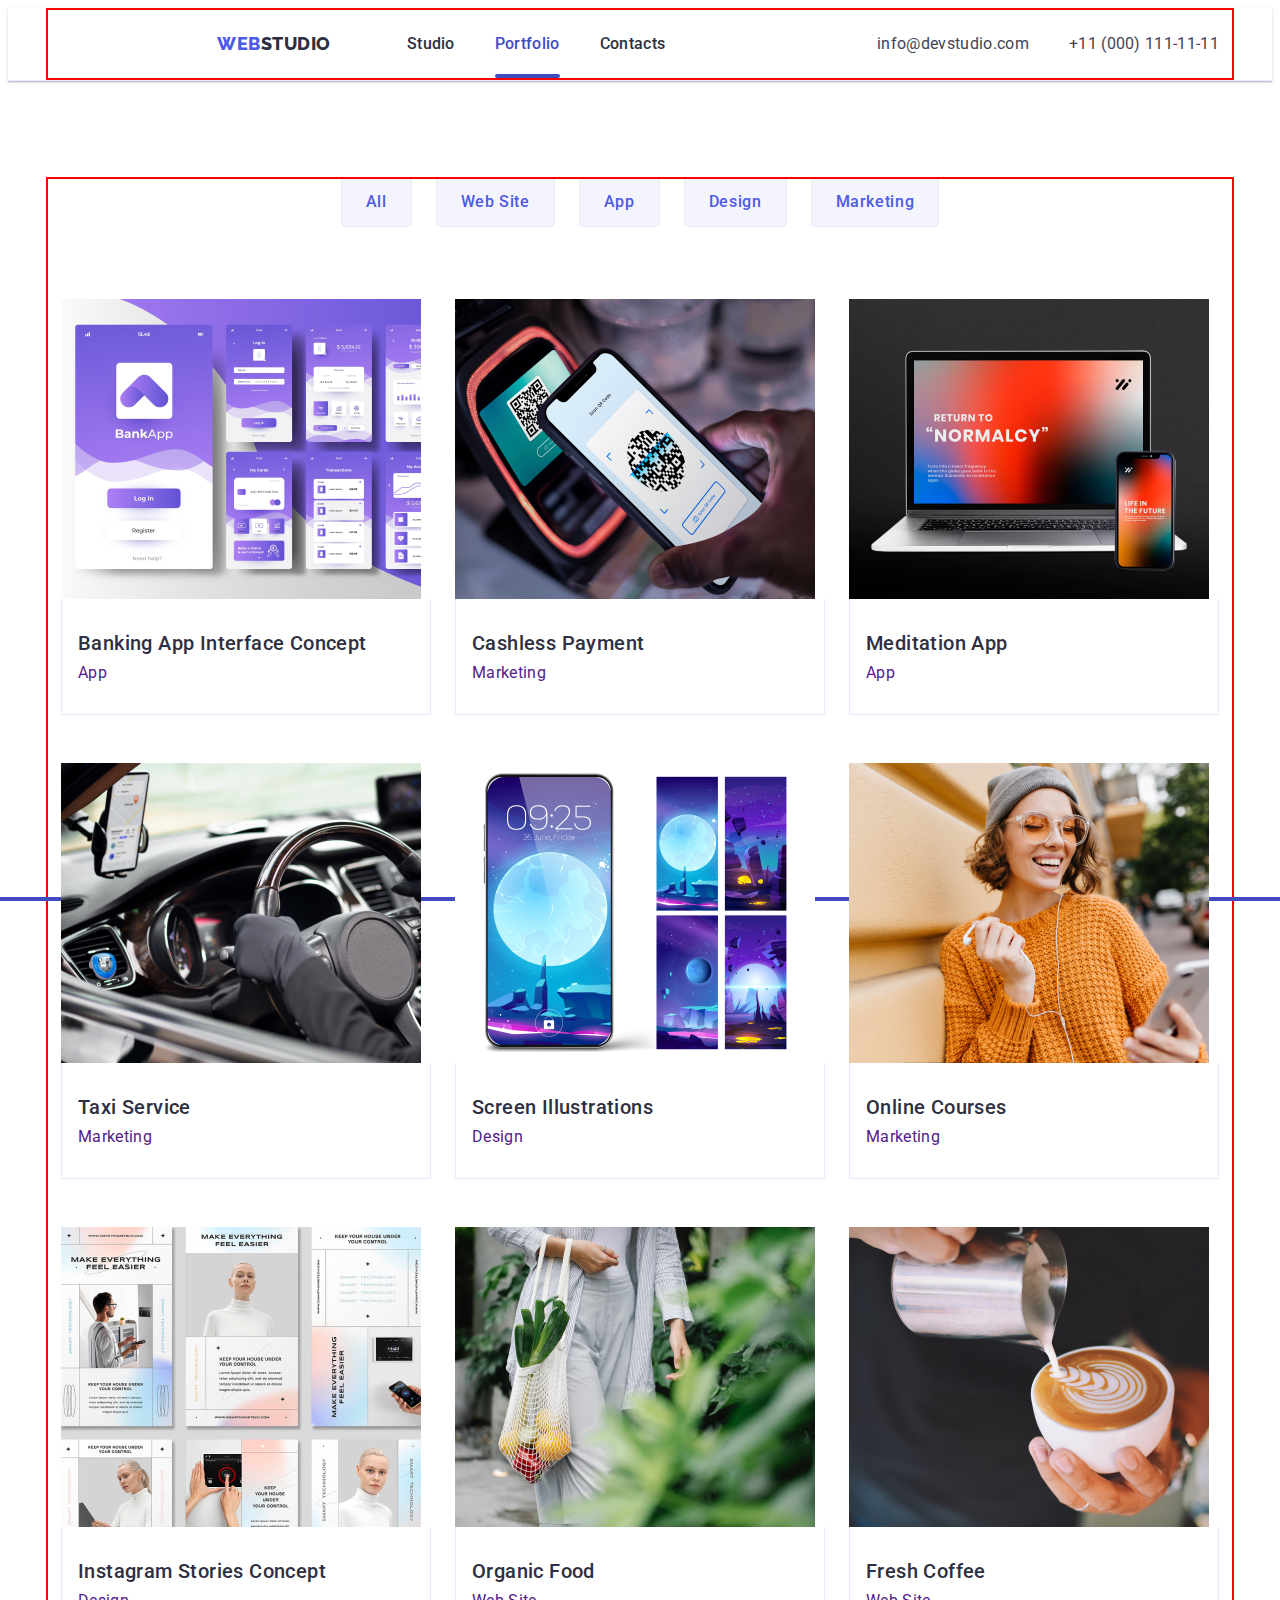
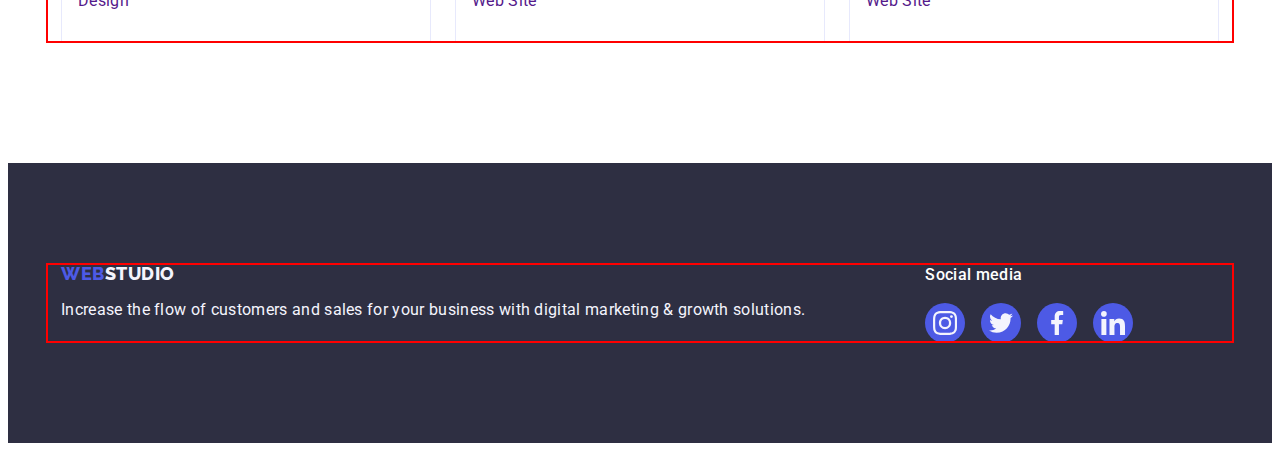
==== portfolio.html @ a9e8aec7 "Initial commit" ====
<!DOCTYPE html>
<html lang="en">
  <head>
    <meta charset="UTF-8" />
    <meta http-equiv="X-UA-Compatible" content="IE=edge" />
    <meta name="viewport" content="width=device-width, initial-scale=1.0" />
    <title>Web Studio</title>
    <!-- Fonts styles -->
    <link rel="preconnect" href="https://fonts.googleapis.com" />
    <link rel="preconnect" href="https://fonts.gstatic.com" crossorigin />
    <link
      href="https://fonts.googleapis.com/css2?family=Raleway:wght@700&family=Roboto:wght@100;400;500&display=swap"
      rel="stylesheet"
    />
    <!-- Normalize -->
    <link
      rel="stylesheet"
      href="https://cdnjs.cloudflare.com/ajax/libs/modern-normalize/1.1.0/modern-normalize.min.css"
      integrity="sha512-wpPYUAdjBVSE4KJnH1VR1HeZfpl1ub8YT/NKx4PuQ5NmX2tKuGu6U/JRp5y+Y8XG2tV+wKQpNHVUX03MfMFn9Q=="
      crossorigin="anonymous"
      referrerpolicy="no-referrer"
    />
    <!-- Custom styles -->
    <link rel="stylesheet" href="./css/styles.css" />
  </head>
  <body>
    <!-- header-section -->
    <header class="header-top">
      <div class="header-container container">
        <nav class="header-nav">
          <a class="logo-link link" href="./index.html"
            >Web<span class="web-logo">Studio</span></a
          >
          <ul class="header-nav-list list">
            <li class="header-nav-item">
              <a class="header-link link" href="./index.html">Studio</a>
            </li>
            <li class="header-nav-item">
              <a class="header-link link active" href="./portfolio.html"
                >Portfolio</a
              >
            </li>
            <li class="header-nav-item">
              <a class="header-link link" href="">Contacts</a>
            </li>
          </ul>
        </nav>
        <address class="header-address">
          <ul class="header-address-list list">
            <li class="header-link">
              <a
                class="header-link link address"
                href="mailto:info@devstudio.com"
                >info@devstudio.com</a
              >
            </li>
            <li class="header-link">
              <a class="header-link link address" href="tel:+110001111111"
                >+11 (000) 111-11-11</a
              >
            </li>
          </ul>
        </address>
      </div>
    </header>
    <!-- main section -->
    <main>
      <section class="filter-section">
        <div class="container">
          <h1 hidden>Filter-button</h1>
          <ul class="button-list list">
            <li class="button-item link active">
              <button type="button" class="filter-btn">All</button>
            </li>
            <li>
              <button type="button" class="filter-btn">Web Site</button>
            </li>
            <li>
              <button type="button" class="filter-btn">App</button>
            </li>
            <li>
              <button type="button" class="filter-btn">Design</button>
            </li>
            <li>
              <button type="button" class="filter-btn">Marketing</button>
            </li>
          </ul>
          <ul class="list-portfolio list">
            <li class="portfolio-list-item">
              <a class="portfolio-item link" href="">
                <div class="img">
                  <img
                    class="portfolio-img"
                    src="./images/portfolio/img-1.jpg"
                    width="360"
                    height="300"
                    alt="Banking App Interface Concept"
                  />
                  <p class="portfolio-text">
                    14 Stylish and User-Friendly App Design Concepts · Task
                    Manager App · Calorie Tracker App · Exotic Fruit Ecommerce
                    App · Cloud Storage App
                  </p>
                </div>
                <div class="card-content">
                  <h2 class="text-title">Banking App Interface Concept</h2>
                  <p class="text">App</p>
                </div>
              </a>
            </li>
            <li class="portfolio-list-item">
              <a class="portfolio-item link" href=""
                >
                <div class="img">
                  <img
                    class="portfolio-img"
                    src="./images/portfolio/img-2.jpg"
                    width="360"
                    height="300"
                    alt="Cashless Payment"
                  />
                  <p class="portfolio-text">
                    14 Stylish and User-Friendly App Design Concepts · Task
                    Manager App · Calorie Tracker App · Exotic Fruit Ecommerce
                    App · Cloud Storage App
                  </p>
                </div>
                <div class="card-content">
                  <h2 class="text-title">Cashless Payment</h2>
                  <p class="text">Marketing</p>
                </div>
              </a>
            </li>
            <li class="portfolio-list-item">
              <a class="portfolio-item link" href="">
                <div class="img">
                  <img
                    class="portfolio-img"
                    src="./images/portfolio/img-3.jpg"
                    width="360"
                    height="300"
                    alt="Meditation App"
                  />
                  <p class="portfolio-text">
                    14 Stylish and User-Friendly App Design Concepts · Task
                    Manager App · Calorie Tracker App · Exotic Fruit Ecommerce
                    App · Cloud Storage App
                  </p>
                </div>
                <div class="card-content">
                  <h2 class="text-title">Meditation App</h2>
                  <p class="text">App</p>
                </div>
              </a>
            </li>
            <li class="portfolio-list-item">
              <a class="portfolio-item link" href="">
                <div class="img">
                  <img
                    class="portfolio-img"
                    src="./images/portfolio/img-4.jpg"
                    width="360"
                    height="300"
                    alt="Taxi Service"
                  />
                  <p class="portfolio-text">
                    14 Stylish and User-Friendly App Design Concepts · Task
                    Manager App · Calorie Tracker App · Exotic Fruit Ecommerce
                    App · Cloud Storage App
                  </p>
                </div>
                <div class="card-content">
                  <h2 class="text-title">Taxi Service</h2>
                  <p class="text">Marketing</p>
                </div>
              </a>
            </li>
            <li class="portfolio-list-item">
              <a class="portfolio-item link" href=""
                ><div class="img">
                  <img
                    class="portfolio-img"
                    src="./images/portfolio/img-5.jpg"
                    width="360"
                    height="300"
                    alt="Screen Illustrations"
                  />
                  <p class="portfolio-text">
                    14 Stylish and User-Friendly App Design Concepts · Task
                    Manager App · Calorie Tracker App · Exotic Fruit Ecommerce
                    App · Cloud Storage App
                  </p>
                </div>
                <div class="card-content">
                  <h2 class="text-title">Screen Illustrations</h2>
                  <p class="text">Design</p>
                </div>
              </a>
            </li>
            <li class="portfolio-list-item">
              <a class="portfolio-item link" href="">
                <div class="img">
                  <img
                    class="portfolio-img"
                    src="./images/portfolio/img-6.jpg"
                    width="360"
                    height="300"
                    alt="Online Courses"
                  />
                  <p class="portfolio-text">
                    14 Stylish and User-Friendly App Design Concepts · Task
                    Manager App · Calorie Tracker App · Exotic Fruit Ecommerce
                    App · Cloud Storage App
                  </p>
                </div>
                <div class="card-content">
                  <h2 class="text-title">Online Courses</h2>
                  <p class="text">Marketing</p>
                </div>
              </a>
            </li>
            <li class="portfolio-list-item">
              <a class="portfolio-item link" href="">
                <div class="img">
                  <img
                    class="portfolio-img"
                    src="./images/portfolio/img-7.jpg"
                    width="360"
                    height="300"
                    alt="Instagram Stories Concept"
                  />
                  <p class="portfolio-text">
                    14 Stylish and User-Friendly App Design Concepts · Task
                    Manager App · Calorie Tracker App · Exotic Fruit Ecommerce
                    App · Cloud Storage App
                  </p>
                </div>
                <div class="card-content">
                  <h2 class="text-title">Instagram Stories Concept</h2>
                  <p class="text">Design</p>
                </div>
              </a>
            </li>
            <li class="portfolio-list-item">
              <a class="portfolio-item link" href="">
                <div class="img">
                  <img
                    class="portfolio-img"
                    src="./images/portfolio/img-8.jpg"
                    width="360"
                    height="300"
                    alt="Organic Food"
                  />
                  <p class="portfolio-text">
                    14 Stylish and User-Friendly App Design Concepts · Task
                    Manager App · Calorie Tracker App · Exotic Fruit Ecommerce
                    App · Cloud Storage App
                  </p>
                </div>
                <div class="card-content">
                  <h2 class="text-title">Organic Food</h2>
                  <p class="text">Web Site</p>
                </div>
              </a>
            </li>
            <li class="portfolio-list-item">
              <a class="portfolio-item link" href="">
                <div class="img">
                  <img
                    class="portfolio-img"
                    src="./images/portfolio/img-9.jpg"
                    width="360"
                    height="300"
                    alt="Fresh Coffee"
                  />
                  <p class="portfolio-text">
                    14 Stylish and User-Friendly App Design Concepts · Task
                    Manager App · Calorie Tracker App · Exotic Fruit Ecommerce
                    App · Cloud Storage App
                  </p>
                </div>
                <div class="card-content">
                  <h2 class="text-title">Fresh Coffee</h2>
                  <p class="text">Web Site</p>
                </div>
              </a>
            </li>
          </ul>
        </div>
      </section>
    </main>
    <!-- footer -->
    <footer class="footer">
      <div class="footer-container">
        <div class="footer-content">
          <a class="flogo-link link" href="./index.html"
            >Web<span class="footer-logo">Studio</span></a
          >
          <p class="footer-desc">
            Increase the flow of customers and sales for your business with
            digital marketing & growth solutions.
          </p>
        </div>
        <div class="footer-socials">
          <p class="footer-soc-title">Social media</p>
          <ul class="footer-soc-list list">
            <li class="soc-list-item">
              <a class="footer-soc-link link" href="">
                <svg class="footer-soc-icons" width="24" height="24">
                  <use href="./images/icons.svg#instagram"></use>
                </svg>
              </a>
            </li>
            <li class="soc-list-item">
              <a class="footer-soc-link link" href="">
                <svg class="footer-soc-icons" width="24" height="24">
                  <use href="./images/icons.svg#twitter"></use>
                </svg>
              </a>
            </li>
            <li class="soc-list-item">
              <a class="footer-soc-link link" href="">
                <svg class="footer-soc-icons" width="24" height="24">
                  <use href="./images/icons.svg#facebook"></use>
                </svg>
              </a>
            </li>
            <li class="soc-list-item">
              <a class="footer-soc-link link" href="">
                <svg class="footer-soc-icons" width="24" height="24">
                  <use href="./images/icons.svg#linkedin"></use>
                </svg>
              </a>
            </li>
          </ul>
        </div>
      </div>
    </footer>
  </body>
</html>
---- css/styles.css ----
:root {
  /* Fonts */
  --primary-font: Roboto, sans-serif;
  --second-font: Raleway, sans-serif;
  /* Color */
  --main-tx-cl: #434455;
  --background-cl: #ffffff;
  --web-logo-light: #f4f4fd;
  --link-cl: #2e2f42;
  --address-cl: #434455;
  --activ-cl: #404bbf;
  --hero-cl: #ffffff;
  --logo-cl: #4d5ae5;
  --btn-cl: #e7e9fc;
  --costumers: #8e8f99;
}
/**
  |============================
  | Base styles
  |============================
*/
body {
  font-family: var(--primary-font);
  font-size: 16px;
  list-style: 1.5;
  letter-spacing: 0.02em;
  color: var(--main-tx-cl);
  background-color: var(--background-cl);
}
/* reset start */
h1,
h2,
h3,
h4,
h5,
h6,
p {
  margin: 0;
}

img {
  display: block;
}

.link {
  text-decoration: none;
}

.list {
  list-style: none;
  padding: 0;
  margin: 0;
}

button {
  cursor: pointer;
}

.container {
  width: 1158px;
  padding: 0 15px;
  margin: 0 auto;

  outline: 2px solid red;
  outline-offset: -2px;
}

/**
  |============================
  | Header
  |============================
*/
.logo-link {
  font-family: var(--second-font);
  font-style: normal;
  font-weight: 800;
  font-size: 18px;
  line-height: 1.17;
  display: flex;
  align-items: center;
  letter-spacing: 0.03em;
  text-transform: uppercase;
  color: var(--logo-cl);
  margin-left: 156px;
  margin-right: 76px;
}

.header-top {
  border-bottom: 1px solid #e7e9fc;
  box-shadow: 0px 2px 1px rgba(46, 47, 66, 0.08),
    0px 1px 1px rgba(46, 47, 66, 0.16), 0px 1px 6px rgba(46, 47, 66, 0.08);
}

.header-nav {
  display: flex;
  align-items: center;
}

.header-nav-list {
  display: flex;
  gap: 40px;
}

.web-logo {
  font-family: "Raleway";
  font-style: normal;
  font-weight: 800;
  font-size: 18px;
  line-height: 1.17;
  display: flex;
  align-items: center;
  letter-spacing: 0.03em;
  text-transform: uppercase;
  color: var(--link-cl);
}

.header-link {
  font-family: "Roboto";
  font-style: normal;
  font-weight: 500;
  font-size: 16px;
  line-height: 1.5;
  letter-spacing: 0.02em;
  color: var(--link-cl);
  padding: 24px 0;
  transition: color 250ms cubic-bezier(0.4, 0, 0.2, 1);
}

.header-link:hover,
.header-link:focus {
  color: var(--activ-cl);
}

.header-address {
  font-style: normal;
  line-height: 1.5;
  color: var(--address-cl);
  margin-left: auto;
}

.header-address-list {
  display: flex;
  gap: 40px;
}

.header-address > .header-link {
  color: var(--address-cl);
}

.header-mail:hover,
.header-mail:focus {
  color: var(--activ-cl);
}

.header-container {
  display: flex;
  align-items: center;
}

.socials-item:hover,
.socials-link:focus {
  color: var(--activ-cl);
}

.header-link.active {
  position: relative;
  transition: color 250ms cubic-bezier(0.4, 0, 0.2, 1);
  color: var(--activ-cl);
}

.header-link::after {
  content: "";
  position: absolute;
  left: 0;
  bottom: -1px;
  background-color: #404bbf;
  border-radius: 2px;
  transition: color 250ms cubic-bezier(0.4, 0, 0.2, 1);
  display: block;
  width: 100%;
  height: 4px;
}

/**
  |============================
  | Hero
  |============================
*/

.hero-container {
  width: 1158px;
  padding: 0 15px;
  margin: 0 auto;

  outline: 2px solid red;
  outline-offset: -2px;
}

.hero-section {
  background-image: linear-gradient(
      rgba(46, 47, 66, 0.7),
      rgba(46, 47, 66, 0.7)
    ),
    url(../images/hero/img-1.jpg);
  background-color: var(--link-cl);
  max-width: 1440px;
  background-repeat: no-repeat;
  background-position: center;
  background-size: cover;
  display: flex;
  margin: 0;
  padding: 188px 0;
  align-items: center;

  margin-left: auto;
  margin-right: auto;
}
.hero-title {
  font-size: 56px;
  line-height: 1.07;
  text-align: center;
  letter-spacing: 0.02em;
  color: var(--hero-cl);
  width: 496px;
  margin-bottom: 48px;
  margin-left: auto;
  margin-right: auto;
}

.hero-btn {
  background: #4d5ae5;
  font-family: var(--primary-font);
  font-weight: 500;
  font-size: 16px;
  line-height: 1.5;
  letter-spacing: 0.04em;
  color: var(--hero-cl);
  cursor: pointer;
  display: block;
  min-width: 169px;
  height: 56px;
  border: none;
  border-radius: 4px;
  margin-left: auto;
  margin-right: auto;
  transition: background-color 250ms cubic-bezier(0.4, 0, 0.2, 1);
}

.address {
  color: var(--address-cl);
  font-weight: 400;
}

.hero-btn:hover,
.hero-btn:focus {
  color: var(--hero-cl);
  background-color: var(--activ-cl);
}

/**
  |============================
  | About
  |============================
*/

.about-section {
  padding: 120px 0;
}

.abaut-wrapper {
  display: flex;
  align-items: center;
  justify-content: center;
  height: 112px;
  background-color: #f4f4fd;
  border-radius: 4px;
  margin-bottom: 8px;
}

.about-list {
  display: flex;
  gap: 24px;
}

.about-list-item {
  width: calc((100% - 72px) / 4);
}

.about-heading {
  font-weight: 500;
  font-size: 20px;
  line-height: 1.2;
  letter-spacing: 0.02em;
  color: var(--link-cl);
  margin-bottom: 8px;
}
.about-desc {
  line-height: 1.5;
}

/**
  |============================
  | Portfolio
  |============================
*/

.portfolio-section {
  padding-bottom: 120px;
}

.portfolio-title {
  font-size: 36px;
  line-height: 1.11;
  text-align: center;
  text-transform: capitalize;
  color: var(--link-cl);
  margin-bottom: 72px;
}

.portfolio-list {
  display: flex;
  gap: 24px;
}

.portfolio-list-item {
  width: calc((100% - 48px) / 3);
}

/**
  |============================
  | Team
  |============================
*/

.team {
  background: #f4f4fd;
  padding: 120px 0;
}
.team-title {
  font-size: 36px;
  line-height: 1.11;
  text-align: center;
  letter-spacing: 0.02em;
  text-transform: capitalize;
  color: var(--link-cl);
  margin-bottom: 72px;
}

.team-list-item {
  background-color: #ffffff;
  width: calc((100% - 72px) / 4);
  border-radius: 0px 0px 4px 4px;
  box-shadow: 0px 1px 6px rgba(46, 47, 66, 0.08),
    0px 1px 1px rgba(46, 47, 66, 0.16), 0px 2px 1px rgba(46, 47, 66, 0.08);
}

.team-list {
  display: flex;
  gap: 24px;
}

.team-name {
  font-weight: 500;
  font-size: 20px;
  line-height: 1.2;
  letter-spacing: 0.02em;
  color: var(--link-cl);
  text-align: center;
  margin-bottom: 8px;
}
.team-desc {
  line-height: 1.5;
  text-align: center;
}

.team-content {
  width: 264px;
  padding-top: 32px;
  padding-bottom: 32px;
}

.socials {
  display: flex;
  justify-content: center;
  gap: 24px;
  margin: 0;
  padding: 0;
}

.socials-link {
  width: 100%;
  height: 100%;
  width: 40px;
  height: 40px;
  background-color: var(--logo-cl);
  border-radius: 50%;
  display: flex;
  align-items: center;
  justify-content: center;
  margin-left: auto;
  margin-right: auto;
  transition: background-color 250ms cubic-bezier(0.4, 0, 0.2, 1);
}

.socials-link:hover,
.socials-link:focus {
  background-color: #404bbf;
}

.socials-icons {
  fill: #f4f4fd;
}

/**
  |============================
  | Customers
  |============================
*/

.costumers-list {
  display: flex;
  gap: 24px;
}

.costumers-list-item {
  width: calc((100% - 120px) / 6);
  height: 88px;
}
.costumers-link {
  width: 100%;
  height: 100%;
  border: 1px solid #8e8f99;
  border-radius: 4px;
  display: flex;
  align-items: center;
  justify-content: center;
  color: var(--costumers);
  transition: border-color 250ms cubic-bezier(0.4, 0, 0.2, 1),
    color 250ms cubic-bezier(0.4, 0, 0.2, 1);
}

.costumers-link:hover,
.costumers-link:focus {
  border-color: #404bbf;
  color: var(--activ-cl);
}

.customers-section {
  padding-top: 120px;
  padding-bottom: 120px;
}

.customers-title {
  font-size: 36px;
  line-height: 1.1;
  color: var(--link-cl);
  margin-bottom: 72px;
  text-align: center;
}

.costumers-icons {
  fill: currentColor;
}

/**
  |============================
  | Footer
  |============================
*/
.footer {
  color: var(--web-logo-light);
  background-color: var(--link-cl);
  padding: 100px 0;
}

.footer-container {
  display: flex;
  align-items: baseline;
  width: 1158px;
  padding: 0 15px;
  margin: 0 auto;

  outline: 2px solid red;
  outline-offset: -2px;
}

.footer-content {
  margin-right: 120px;
}

.footer-logo {
  color: var(--web-logo-light);
}

.flogo-link {
  font-family: var(--second-font);
  font-style: normal;
  font-weight: 800;
  font-size: 18px;
  line-height: 1.17;
  display: inline-block;
  letter-spacing: 0.03em;
  text-transform: uppercase;
  color: var(--logo-cl);
  margin-bottom: 16px;
}

.footer-soc-title {
  font-weight: 500;
  font-size: 16px;
  line-height: 1.5;
  letter-spacing: 0.02em;
  color: var(--background-cl);
  margin-bottom: 16px;
}

.footer-soc-list {
  display: flex;
  gap: 16px;
}

.soc-list-item {
  width: 40px;
  height: 40px;
}

.footer-soc-link {
  width: 100%;
  height: 100%;
  background-color: var(--logo-cl);
  border-radius: 50%;
  display: flex;
  align-items: center;
  justify-content: center;
  transition: background-color 250ms cubic-bezier(0.4, 0, 0.2, 1);
}

.footer-soc-icons {
  fill: var(--web-logo-light);
}

.footer-soc-link:hover,
.footer-soc-link:focus {
  background-color: #31d0aa;
}

/**
  |============================
  | Portfolio site
  |============================
*/

.filter-section {
  padding: 96px 0 120px;
  display: block;
}

.portfolio-item {
  display: block;
  transition: box-shadow 250ms cubic-bezier(0.4, 0, 0.2, 1);
}

.portfolio-item:hover,
.portfolio-item:focus {
  box-shadow: 0px 1px 6px rgba(46, 47, 66, 0.08),
    0px 1px 1px rgba(46, 47, 66, 0.16), 0px 2px 1px rgba(46, 47, 66, 0.08);
}

.button-list {
  display: flex;
  justify-content: center;
  gap: 24px;
  margin-bottom: 72px;
}

.filter-btn {
  font-family: var(--primary-font);
  font-weight: 500;
  font-size: 16px;
  line-height: 1.5;
  letter-spacing: 0.04em;
  color: var(--logo-cl);
  background-color: var(--web-logo-light);
  cursor: pointer;
  padding: 12px 24px;
  border: 1px solid var(--btn-cl);
  border-radius: 4px;
  transition: color 250ms cubic-bezier(0.4, 0, 0.2, 1),
    background-color 250ms cubic-bezier(0.4, 0, 0.2, 1),
    border-color 250ms cubic-bezier(0.4, 0, 0.2, 1),
    box-shadow 250ms cubic-bezier(0.4, 0, 0.2, 1);
}

.filter-btn:hover,
.filter-btn:focus {
  color: var(--background-cl);
  background-color: var(--activ-cl);
  border: 1px solid transparent;
  box-shadow: 0px 3px 1px rgba(0, 0, 0, 0.1), 0px 2px 1px rgba(0, 0, 0, 0.08),
    0px 2px 2px rgba(0, 0, 0, 0.12);
}

.text-title {
  font-weight: 500;
  font-size: 20px;
  line-height: 1.2;
  letter-spacing: 0.02em;
  color: var(--link-cl);
  margin-bottom: 8px;
}

.portfolio-text {
  line-height: 1.5;
  color: var(--main-tx-cl);
  transition: box-shadow 250ms cubic-bezier(0.4, 0, 0.2, 1);
}

.portfolio-item:hover .portfolio-text,
.portfolio-item:focus .portfolio-text {
  transform: translatey(0%);
}

.img {
  position: relative;
  overflow: hidden;
}

.portfolio-text {
  position: absolute;
  top: 0;
  font-size: 16px;
  line-height: 1.5;
  letter-spacing: 0.02em;
  color: var(--web-logo-light);
  padding: 40px 32px;
  background-color: #4d5ae5;
  height: 100%;
  width: 100%;
  transform: translateY(100%);
  transition: transform 250ms cubic-bezier(0.4, 0, 0.2, 1);
}

.list-portfolio {
  display: flex;
  flex-wrap: wrap;
  column-gap: 24px;
  row-gap: 48px;
}

.card-content {
  padding: 32px 16px;
  border: 1px solid #e7e9fc;
  border-top: none;
}

/**
  |============================
  | Modal window
  |============================
*/

.backdrop {
  display: block;
  position: fixed;
  top: 0;
  left: 0;

  width: 100%;
  height: 100%;

  background-color: rgba(46, 47, 66, 0.4);
  transition: opacity 250ms cubic-bezier(0.4, 0, 0.2, 1),
    visibility 250ms cubic-bezier(0.4, 0, 0.2, 1);
}

.modal {
  position: absolute;
  top: 50%;
  left: 50%;
  transform: translate(-50%, -50%) scale(1);
  width: 408px;
  min-height: 576px;
  background: #fcfcfc;
  box-shadow: 0px 1px 1px rgba(0, 0, 0, 0.14), 0px 1px 3px rgba(0, 0, 0, 0.12),
    0px 2px 1px rgba(0, 0, 0, 0.2);
  border-radius: 4px;
  transition: transform 250ms cubic-bezier(0.4, 0, 0.2, 1);
}

.is-hidden {
  opacity: 0;
  visibility: hidden;
  pointer-events: none;
}

.modal-close-btn {
  position: absolute;
  display: flex;
  align-items: center;
  justify-content: center;
  top: 24px;
  right: 24px;
  width: 24px;
  height: 24px;
  background-color: #e7e9fc;
  border: 1px solid rgba(0, 0, 0, 0.1);
  transition: background-color 250ms cubic-bezier(0.4, 0, 0.2, 1),
    border 250ms cubic-bezier(0.4, 0, 0.2, 1);
  padding: 0;
  border-radius: 50%;
}

.modal-close-btn:hover,
.modal-close-btn:focus {
  border: none;
  background-color: #404bbf;
}

.modal-icon {
  color: currentColor;
  transition: fill 250ms cubic-bezier(0.4, 0, 0.2, 1);
}

.modal:hover,
.modal:focus {
  fill: #ffffff;
}
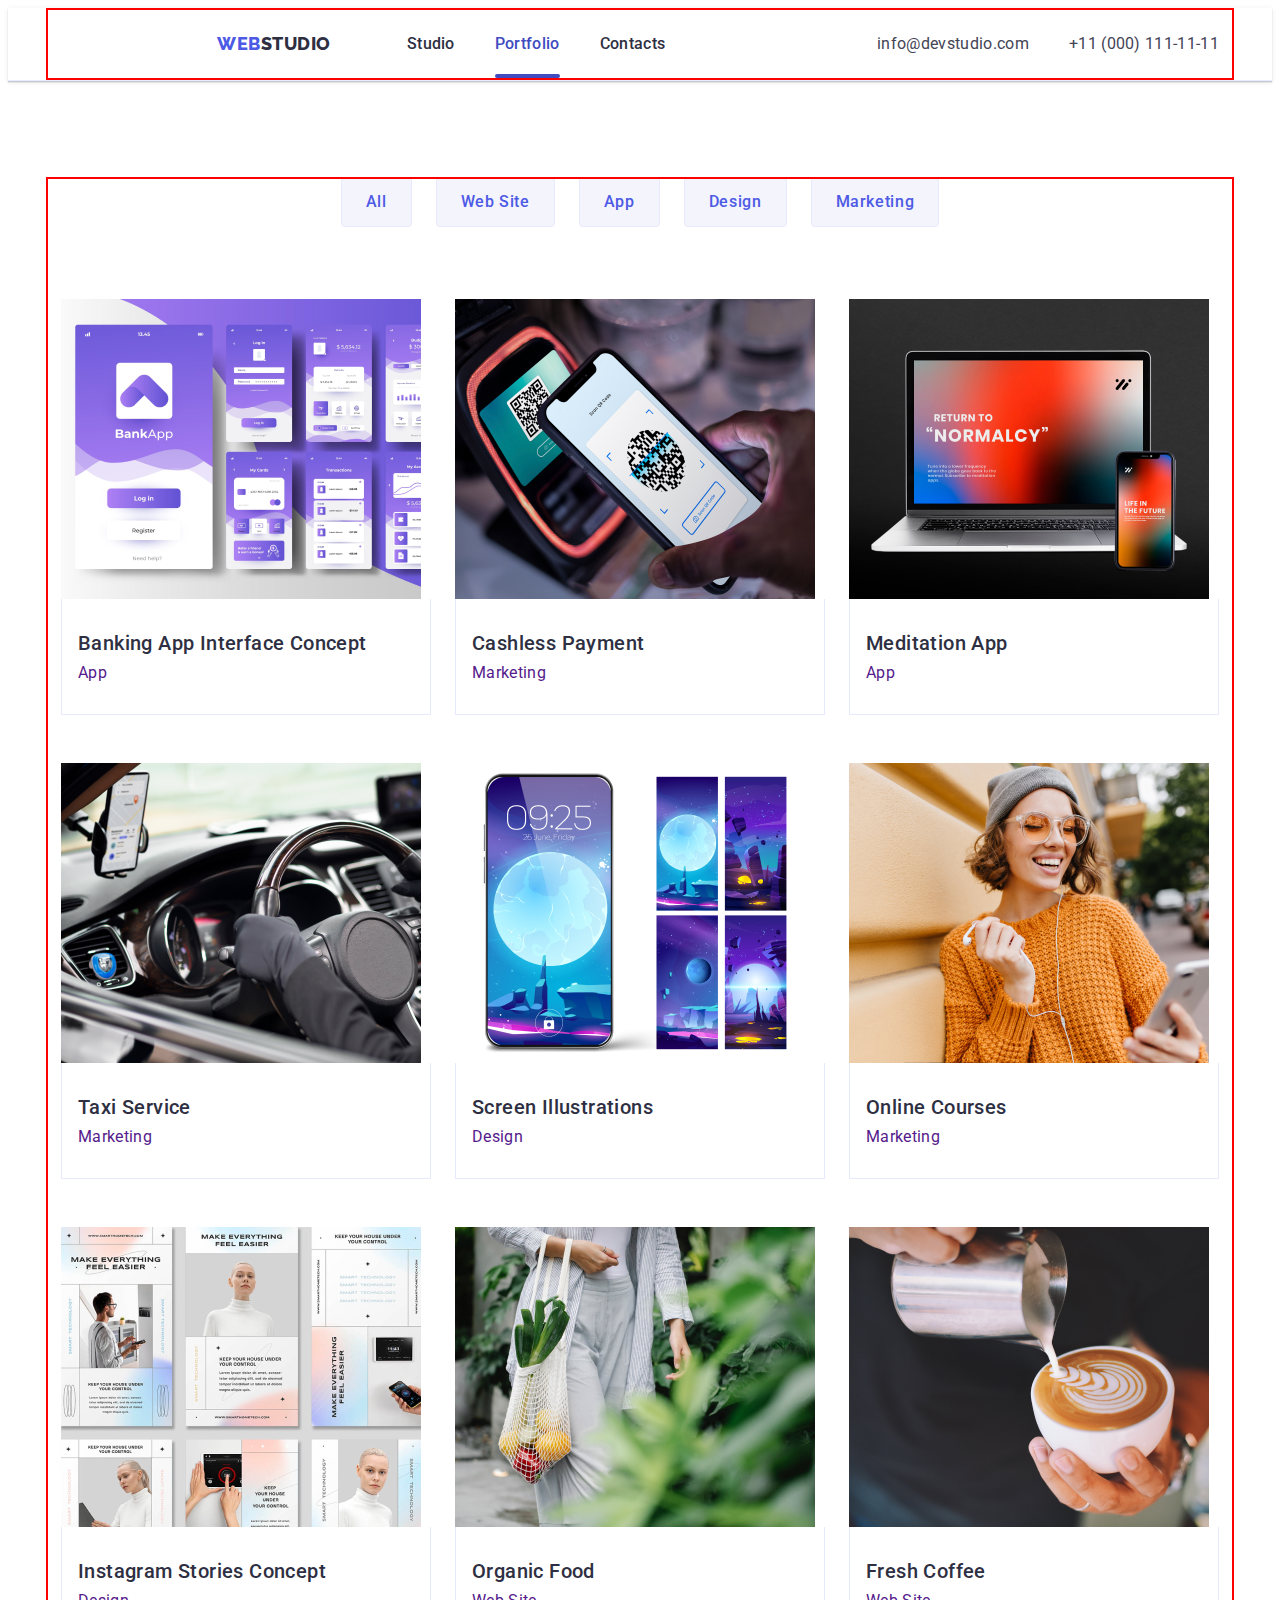
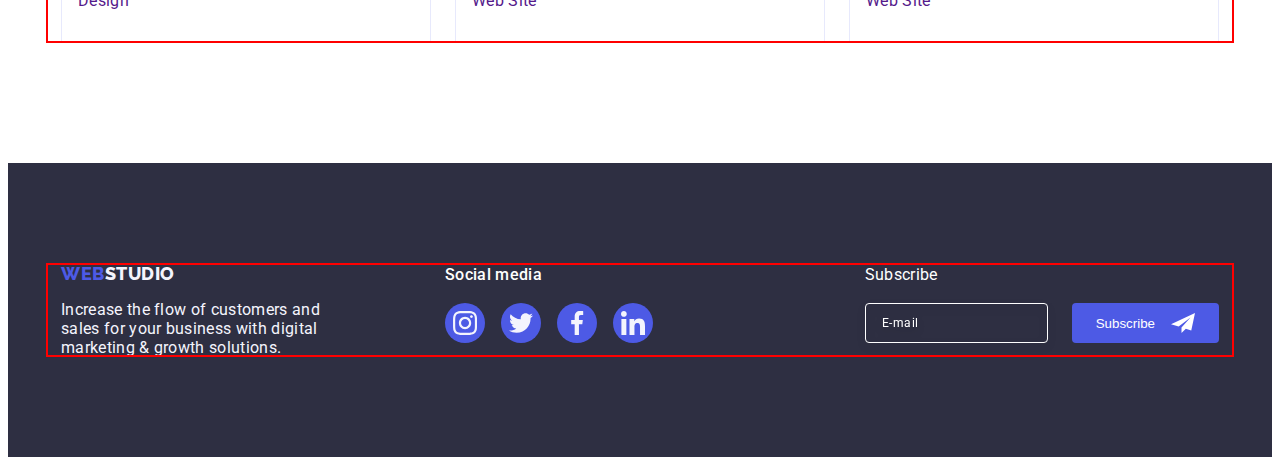
==== commit e67dd7f7: "footer" ====
--- a/portfolio.html
+++ b/portfolio.html
@@ -109,8 +109,7 @@
               </a>
             </li>
             <li class="portfolio-list-item">
-              <a class="portfolio-item link" href=""
-                >
+              <a class="portfolio-item link" href="">
                 <div class="img">
                   <img
                     class="portfolio-img"
@@ -291,7 +290,7 @@
     </main>
     <!-- footer -->
     <footer class="footer">
-      <div class="footer-container">
+      <div class="footer-container container">
         <div class="footer-content">
           <a class="flogo-link link" href="./index.html"
             >Web<span class="footer-logo">Studio</span></a
@@ -334,6 +333,26 @@
             </li>
           </ul>
         </div>
+        <div class="subscribe-form">
+          <p class="form-title">Subscribe</p>
+          <form class="sub">
+            <label>
+              <input
+                class="form-footer-text"
+                type="text"
+                name="e-mail"
+                id="e-mail"
+                placeholder="E-mail"
+              />
+            </label>
+            <button type="submit" class="form-button">
+              Subscribe
+              <svg class="icon-form-footer" width="24" height="24">
+                <use href="./images/icons.svg#Frame-3"></use>
+              </svg>
+            </button>
+          </form>
+        </div>
       </div>
     </footer>
   </body>
--- a/css/styles.css
+++ b/css/styles.css
@@ -115,6 +115,7 @@
 }
 
 .header-link {
+  position: relative;
   font-family: "Roboto";
   font-style: normal;
   font-weight: 500;
@@ -167,6 +168,10 @@
   transition: color 250ms cubic-bezier(0.4, 0, 0.2, 1);
   color: var(--activ-cl);
 }
+
+.header-link.active::after{
+  opacity: 1;
+} 
 
 .header-link::after {
   content: "";
@@ -179,6 +184,7 @@
   display: block;
   width: 100%;
   height: 4px;
+  opacity: 0;
 }
 
 /**
@@ -476,7 +482,6 @@
 .footer-container {
   display: flex;
   align-items: baseline;
-  width: 1158px;
   padding: 0 15px;
   margin: 0 auto;
 
@@ -544,6 +549,107 @@
   background-color: #31d0aa;
 }
 
+.subscribe-form {
+  display: inline-block;
+  gap: 24px;
+  margin-left: auto;
+}
+
+.form-title {
+  font-size: 16px;
+  line-height: 1.5;
+  letter-spacing: 0.02em;
+  color: var(--background-cl);
+  margin-bottom: 16px;
+}
+.form-footer-text {
+  box-sizing: border-box;
+  border-radius: 4px;
+  border: 1px solid #ffffff;
+  filter: drop-shadow(0px 4px 4px rgba(0, 0, 0, 0.15));
+  max-width: 264px;
+  height: 40px;
+  display: inline-flex;
+  align-items: center;
+  background-color: transparent;
+  color: var(--hero-cl);
+}
+
+.form-footer-text:focus {
+  outline: 1px solid var(--logo-cl);
+  transition-duration: 250ms;
+  transition: cubic-bezier(0.4, 0, 0.2, 1);
+}
+
+.form-footer-text::placeholder {
+  font-family: "Roboto";
+  font-style: normal;
+  font-weight: 400;
+  font-size: 12px;
+  line-height: 1.5;
+  letter-spacing: 0.04em;
+  position: absolute;
+  top: 12px;
+  left: 16px;
+  display: flex;
+  align-items: center;
+
+  color: #ffffff;
+}
+
+.footer-btn {
+  display: flex;
+  flex-direction: row;
+  justify-content: center;
+  align-items: center;
+  gap: 24px;
+}
+
+.sub {
+  display: flex;
+}
+
+.form-button {
+  display: flex;
+  justify-content: center;
+  align-items: center;
+  padding: 8px 24px;
+  gap: 16px;
+  margin-left: 24px;
+  background: var(--logo-cl);
+  color: var(--hero-cl);
+  border-radius: 4px;
+  border: none;
+  cursor: pointer;
+}
+
+.form-button:hover,
+.form-button:focus {
+  background: var(--activ-cl);
+  box-shadow: 0px 4px 4px rgba(0, 0, 0, 0.15);
+  transition-duration: 250ms;
+  transition: cubic-bezier(0.4, 0, 0.2, 1);
+}
+
+.button-form-title {
+  width: 77px;
+  height: 24px;
+  font-family: "Roboto";
+  font-style: normal;
+  font-weight: 500;
+  font-size: 16px;
+  line-height: 24px;
+  display: flex;
+  align-items: center;
+  text-align: center;
+  letter-spacing: 0.04em;
+  color: #ffffff;
+}
+
+.footer-desc {
+  max-width: 264px;
+}
+
 /**
   |============================
   | Portfolio site
@@ -677,6 +783,7 @@
   position: absolute;
   top: 50%;
   left: 50%;
+  padding: 80px 24px 24px;
   transform: translate(-50%, -50%) scale(1);
   width: 408px;
   min-height: 576px;
@@ -725,3 +832,106 @@
 .modal:focus {
   fill: #ffffff;
 }
+
+.modal-title {
+  display: flex;
+  justify-content: center;
+  padding: 0 0 16px;
+}
+.form-list-element {
+  margin-bottom: 8px;
+}
+
+.teaxtarea {
+  display: flex;
+  margin-bottom: 16px;
+}
+.span {
+  font-family: 'Roboto';
+font-style: normal;
+font-weight: 400;
+font-size: 12px;
+line-height: 14px;
+letter-spacing: 0.04em;
+color: #8E8F99;
+width: 360px;
+height: 16px;
+
+}
+
+.lab-inp {
+  width: 100%;
+  padding-left: 38px;
+  border: 1px solid rgba(46, 47, 66, 0.4);
+  border-radius: 4px;
+}
+
+.lab-name,
+.lab-tel,
+.lab-email,
+.lab-text,
+.lab-inp-privacy {
+  position: relative;
+  font-size: 12px;
+  line-height: 1.17;
+  letter-spacing: 0, 04em;
+  color: #8e8f99;
+}
+
+.lab-inp-name,
+.lab-inp-tel,
+.lab-inp-email {
+  height: 40px;
+}
+
+.lab-text{
+  width: 360px;
+height: 138px;
+}
+
+.svg-person,
+.svg-phone,
+.svg-email {
+  display: flex;
+  position: absolute;
+  left: 4.44%;
+  right: 90.56%;
+  top: 44.83%;
+  bottom: 13.79%;
+}
+
+.svg-person{
+ fill: var(--logo-cl);
+}
+
+.svg-phone,
+.svg-email {
+  fill: var(--link-cl);
+}
+
+.lab-inp-text {
+  height: 120px;
+  padding: 0 16px;
+}
+
+.form-comment {
+  width: 360px;
+  height: 138px;
+}
+
+.form-agreement-link {
+  color: var(--logo-cl);
+}
+
+.modal-knock-sub {
+ margin: 0 auto;
+  display: block;
+  width: 169px;
+  height: 56px;
+  background: var(--logo-cl);
+  color: var(--background-cl);
+  border: none;
+  border-radius: 4px;
+  margin-top: 24px;
+  box-shadow: 0px 4px 4px rgba(0, 0, 0, 0.15);
+}
